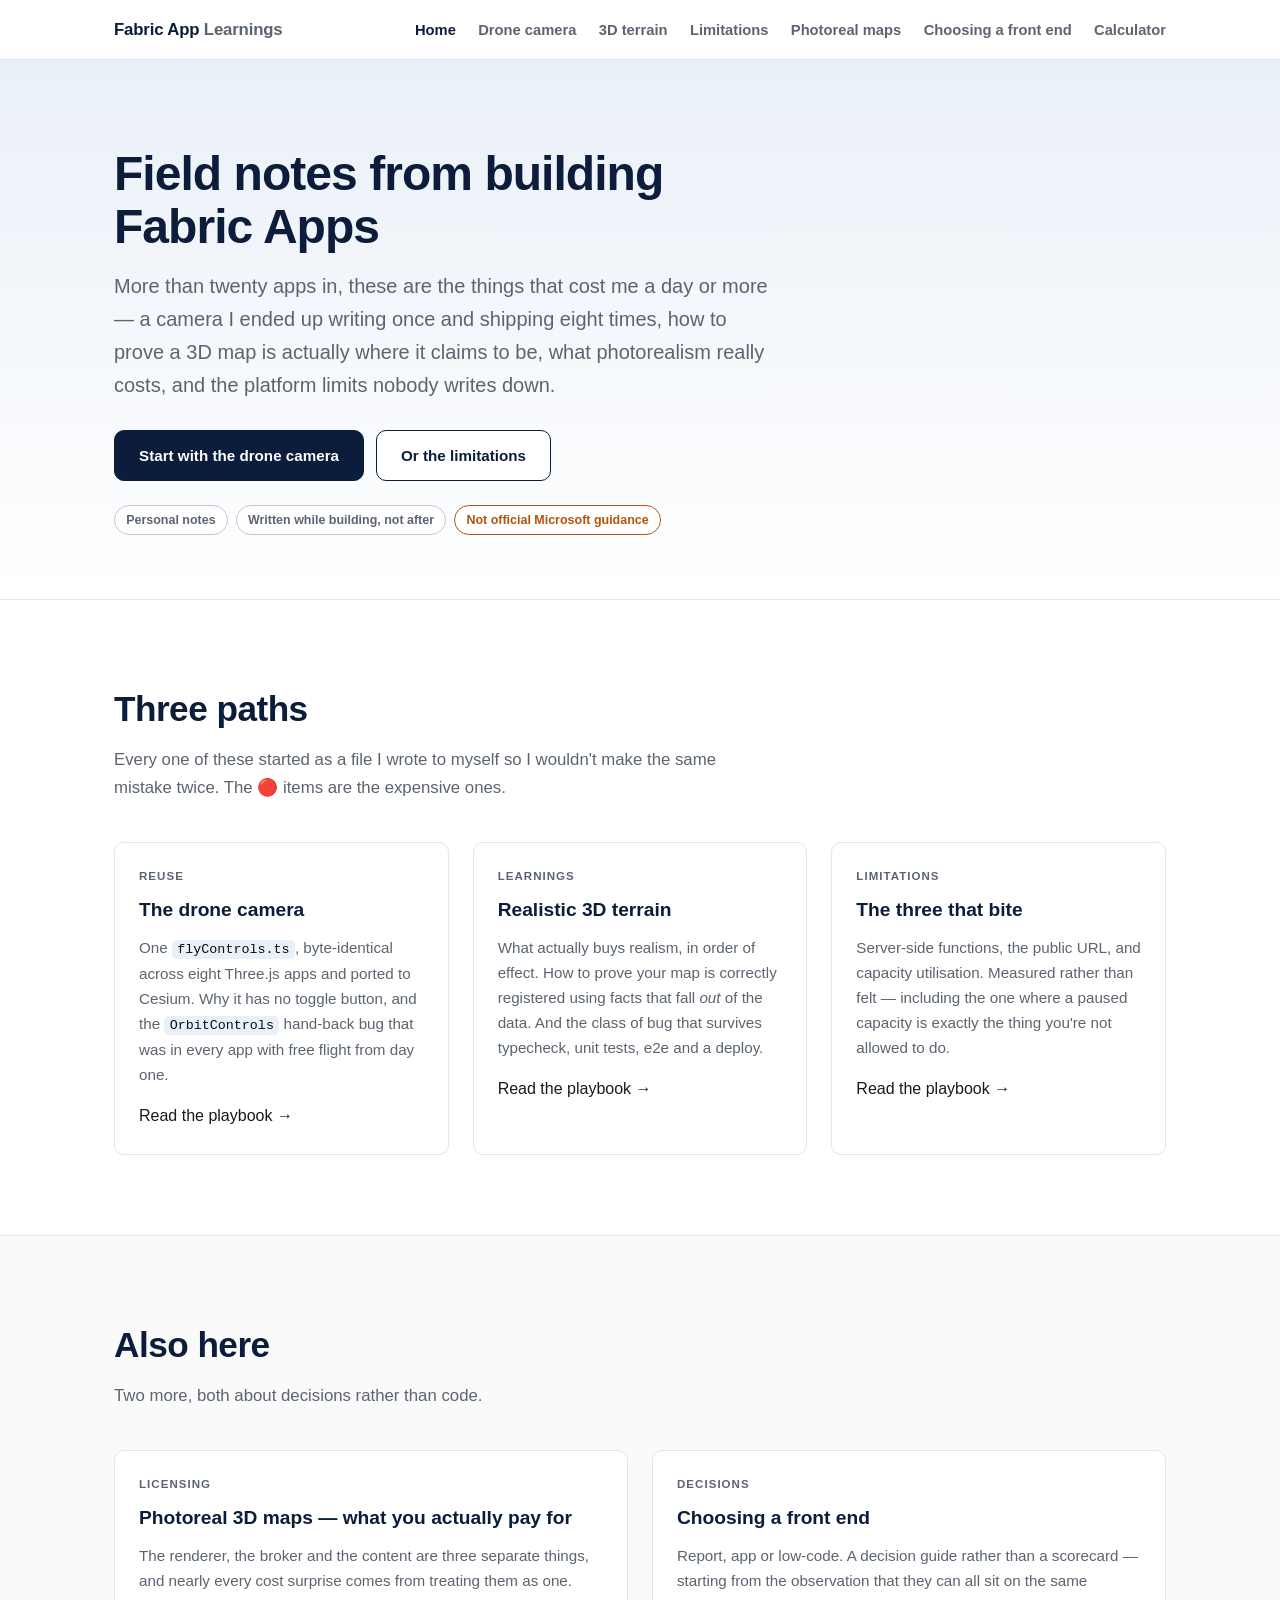
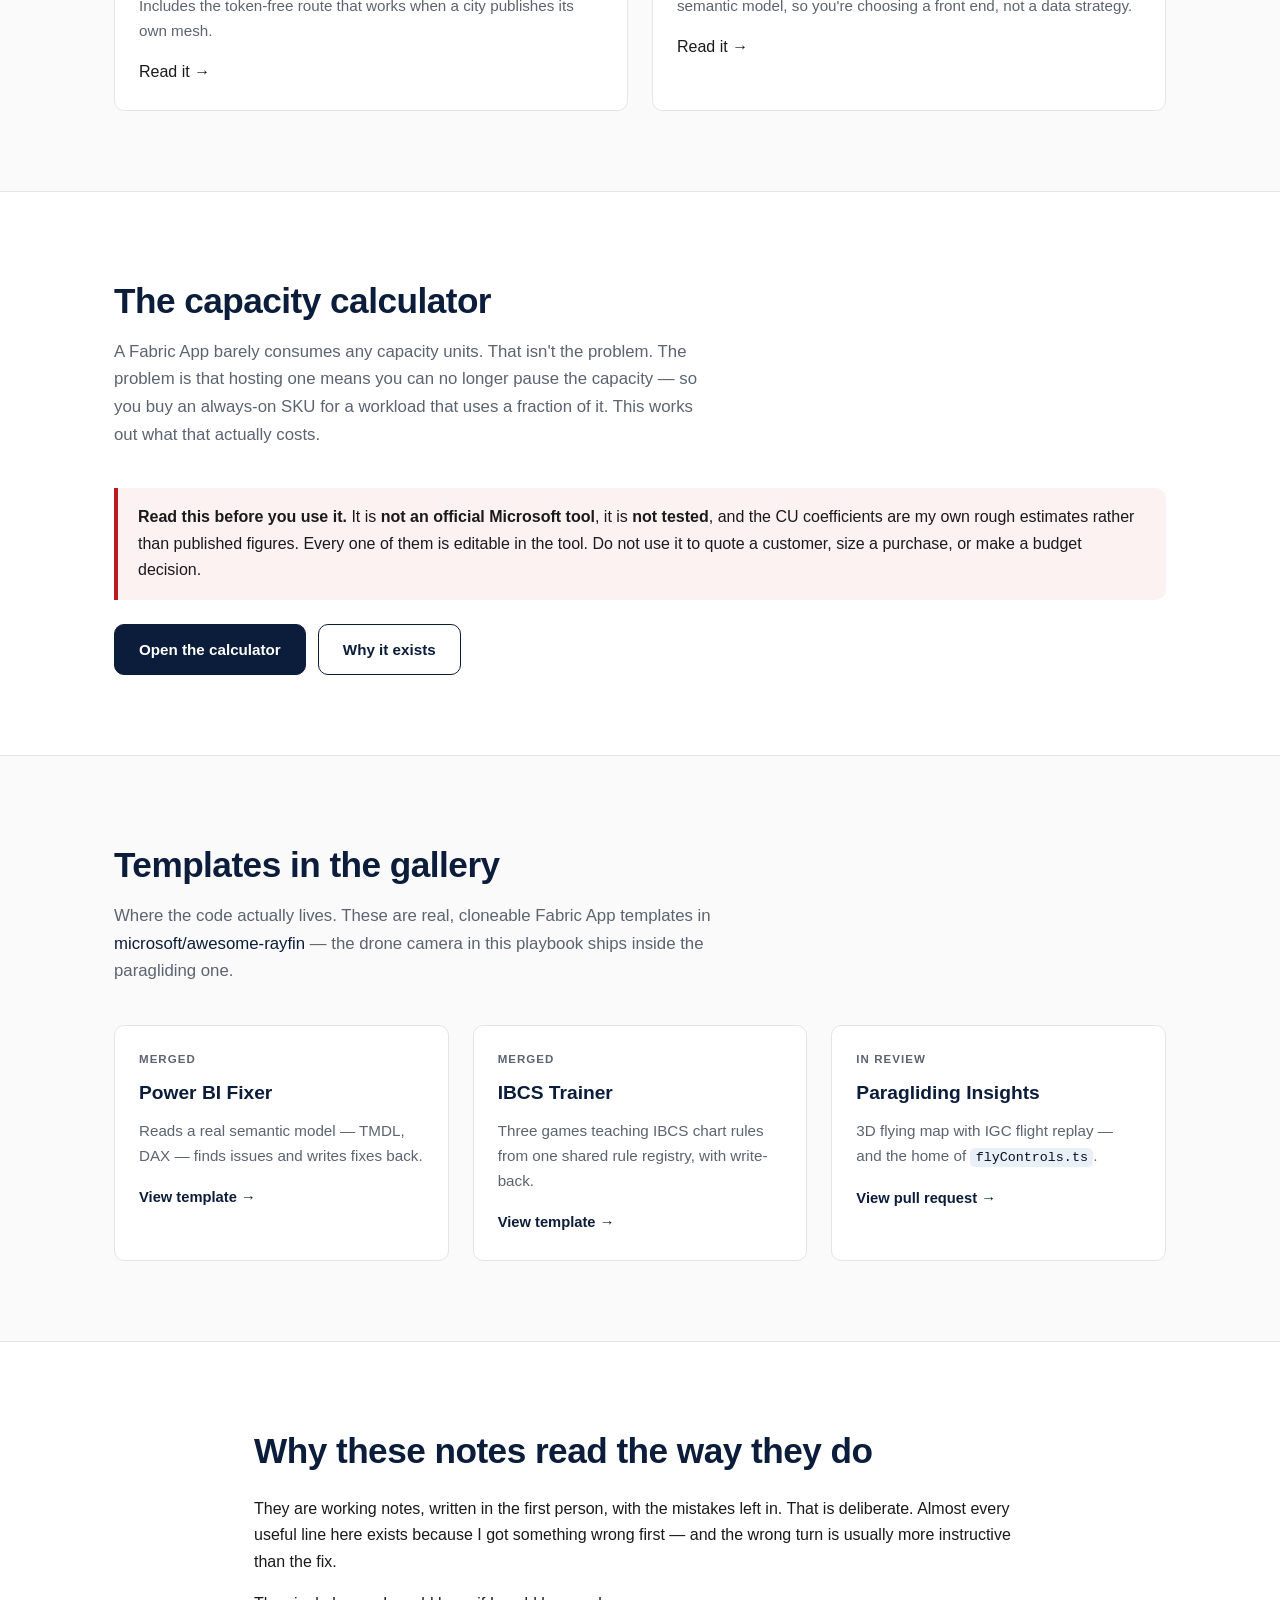
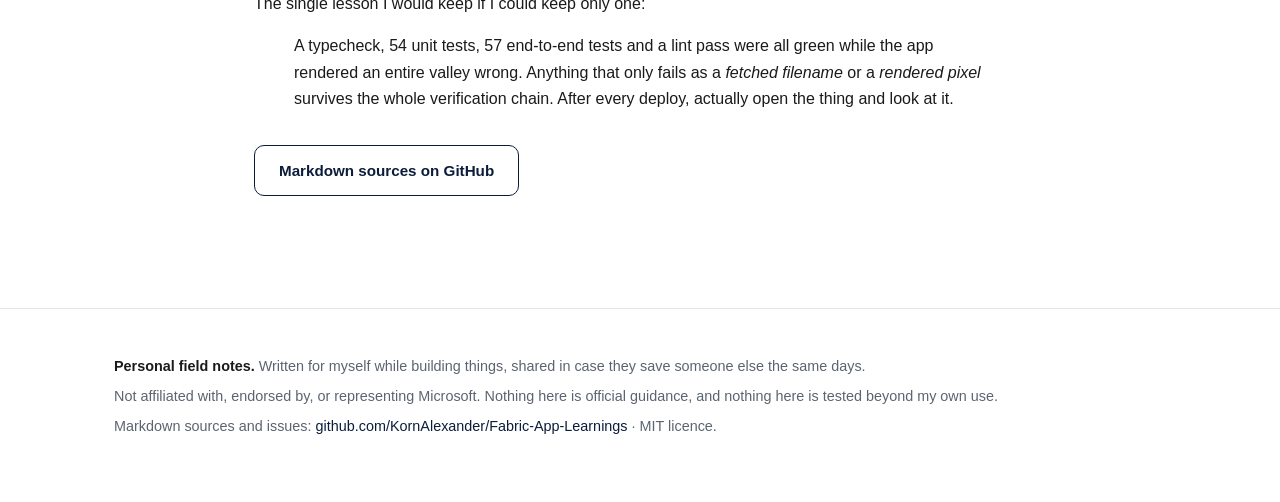
==== docs/index.html @ 187d6c53 "Field notes from building Fabric Apps: five playbooks, capacity calculator, static site" ====
<!doctype html>
<html lang="en">
<head>
<meta charset="utf-8" />
<meta name="viewport" content="width=device-width, initial-scale=1" />
<title>Fabric App Learnings — field notes from building 3D digital twins on Microsoft Fabric</title>
<meta name="description" content="Field notes from building ~20 Fabric Apps: a reusable drone camera, realistic 3D terrain in the browser, photoreal map licensing, and the platform limitations nobody documents." />
<link rel="stylesheet" href="assets/css/style.css" />
</head>
<body>

<nav class="top">
  <div class="wrap">
    <a class="logo" href="index.html">Fabric App <span>Learnings</span></a>
    <div class="links">
        <a href="index.html" class="active">Home</a>
        <a href="drone-camera.html">Drone camera</a>
        <a href="3d-terrain.html">3D terrain</a>
        <a href="limitations.html">Limitations</a>
        <a href="photoreal-maps.html">Photoreal maps</a>
        <a href="choosing.html">Choosing a front end</a>
        <a href="calculator/index.html">Calculator</a>
    </div>
  </div>
</nav>

<header class="hero">
  <div class="wrap">
    <h1>Field notes from building<br />Fabric Apps</h1>
    <p class="sub">
      More than twenty apps in, these are the things that cost me a day or more — a camera I ended up
      writing once and shipping eight times, how to prove a 3D map is actually where it claims to be,
      what photorealism really costs, and the platform limits nobody writes down.
    </p>
    <div class="btn-row">
      <a class="btn btn-primary" href="drone-camera.html">Start with the drone camera</a>
      <a class="btn btn-outline" href="limitations.html">Or the limitations</a>
    </div>
    <div class="badges">
      <span class="badge">Personal notes</span>
      <span class="badge">Written while building, not after</span>
      <span class="badge warn">Not official Microsoft guidance</span>
    </div>
  </div>
</header>

<section>
  <div class="wrap">
    <h2>Three paths</h2>
    <p class="lead">
      Every one of these started as a file I wrote to myself so I wouldn't make the same mistake
      twice. The 🔴 items are the expensive ones.
    </p>

    <div class="grid c3">
      <a class="card card-link" href="drone-camera.html">
        <div class="kicker">Reuse</div>
        <h3>The drone camera</h3>
        <p>
          One <code>flyControls.ts</code>, byte-identical across eight Three.js apps and ported to
          Cesium. Why it has no toggle button, and the <code>OrbitControls</code> hand-back bug that
          was in every app with free flight from day one.
        </p>
        <span class="more">Read the playbook →</span>
      </a>

      <a class="card card-link" href="3d-terrain.html">
        <div class="kicker">Learnings</div>
        <h3>Realistic 3D terrain</h3>
        <p>
          What actually buys realism, in order of effect. How to prove your map is correctly
          registered using facts that fall <em>out</em> of the data. And the class of bug that
          survives typecheck, unit tests, e2e and a deploy.
        </p>
        <span class="more">Read the playbook →</span>
      </a>

      <a class="card card-link" href="limitations.html">
        <div class="kicker">Limitations</div>
        <h3>The three that bite</h3>
        <p>
          Server-side functions, the public URL, and capacity utilisation. Measured rather than felt —
          including the one where a paused capacity is exactly the thing you're not allowed to do.
        </p>
        <span class="more">Read the playbook →</span>
      </a>
    </div>
  </div>
</section>

<section class="alt">
  <div class="wrap">
    <h2>Also here</h2>
    <p class="lead">Two more, both about decisions rather than code.</p>

    <div class="grid c2">
      <a class="card card-link" href="photoreal-maps.html">
        <div class="kicker">Licensing</div>
        <h3>Photoreal 3D maps — what you actually pay for</h3>
        <p>
          The renderer, the broker and the content are three separate things, and nearly every cost
          surprise comes from treating them as one. Includes the token-free route that works when a
          city publishes its own mesh.
        </p>
        <span class="more">Read it →</span>
      </a>

      <a class="card card-link" href="choosing.html">
        <div class="kicker">Decisions</div>
        <h3>Choosing a front end</h3>
        <p>
          Report, app or low-code. A decision guide rather than a scorecard — starting from the
          observation that they can all sit on the same semantic model, so you're choosing a front
          end, not a data strategy.
        </p>
        <span class="more">Read it →</span>
      </a>
    </div>
  </div>
</section>

<section>
  <div class="wrap">
    <h2>The capacity calculator</h2>
    <p class="lead">
      A Fabric App barely consumes any capacity units. That isn't the problem. The problem is that
      hosting one means you can no longer pause the capacity — so you buy an always-on SKU for a
      workload that uses a fraction of it. This works out what that actually costs.
    </p>

    <div class="callout danger">
      <p><strong>Read this before you use it.</strong> It is <strong>not an official Microsoft
      tool</strong>, it is <strong>not tested</strong>, and the CU coefficients are my own rough
      estimates rather than published figures. Every one of them is editable in the tool. Do not use
      it to quote a customer, size a purchase, or make a budget decision.</p>
    </div>

    <div class="btn-row">
      <a class="btn btn-primary" href="calculator/index.html">Open the calculator</a>
      <a class="btn btn-outline" href="limitations.html#3-pricing-low-capacity-utilisation-real-and-quantifiable">Why it exists</a>
    </div>
  </div>
</section>

<section class="alt">
  <div class="wrap">
    <h2>Templates in the gallery</h2>
    <p class="lead">
      Where the code actually lives. These are real, cloneable Fabric App templates in
      <a href="https://github.com/microsoft/awesome-rayfin">microsoft/awesome-rayfin</a> — the drone
      camera in this playbook ships inside the paragliding one.
    </p>

    <div class="grid c3">
      <div class="card">
        <div class="kicker">Merged</div>
        <h3>Power BI Fixer</h3>
        <p>Reads a real semantic model — TMDL, DAX — finds issues and writes fixes back.</p>
        <a class="more" href="https://github.com/microsoft/awesome-rayfin/tree/main/templates/pbi-fixer">View template →</a>
      </div>
      <div class="card">
        <div class="kicker">Merged</div>
        <h3>IBCS Trainer</h3>
        <p>Three games teaching IBCS chart rules from one shared rule registry, with write-back.</p>
        <a class="more" href="https://github.com/microsoft/awesome-rayfin/tree/main/templates/ibcs-trainer">View template →</a>
      </div>
      <div class="card">
        <div class="kicker">In review</div>
        <h3>Paragliding Insights</h3>
        <p>3D flying map with IGC flight replay — and the home of <code>flyControls.ts</code>.</p>
        <a class="more" href="https://github.com/microsoft/awesome-rayfin/pull/92">View pull request →</a>
      </div>
    </div>
  </div>
</section>

<section>
  <div class="wrap reading">
    <h2>Why these notes read the way they do</h2>
    <p>
      They are working notes, written in the first person, with the mistakes left in. That is
      deliberate. Almost every useful line here exists because I got something wrong first — and the
      wrong turn is usually more instructive than the fix.
    </p>
    <p>
      The single lesson I would keep if I could keep only one:
    </p>
    <blockquote>
      <p>
        A typecheck, 54 unit tests, 57 end-to-end tests and a lint pass were all green while the app
        rendered an entire valley wrong. Anything that only fails as a <em>fetched filename</em> or a
        <em>rendered pixel</em> survives the whole verification chain. After every deploy, actually
        open the thing and look at it.
      </p>
    </blockquote>
    <div class="btn-row" style="margin-top:2rem">
      <a class="btn btn-outline" href="https://github.com/KornAlexander/Fabric-App-Learnings">Markdown sources on GitHub</a>
    </div>
  </div>
</section>

<footer class="site">
  <div class="wrap">
    <p><strong>Personal field notes.</strong> Written for myself while building things, shared in case
       they save someone else the same days.</p>
    <p>Not affiliated with, endorsed by, or representing Microsoft. Nothing here is official guidance,
       and nothing here is tested beyond my own use.</p>
    <p>Markdown sources and issues:
       <a href="https://github.com/KornAlexander/Fabric-App-Learnings">github.com/KornAlexander/Fabric-App-Learnings</a>
       · MIT licence.</p>
  </div>
</footer>

</body>
</html>
---- docs/assets/css/style.css ----
/* Fabric App Learnings — field notes
   Layout after the Power BI Fixer site; navy accent. Hand-written, no build step. */

:root {
  /* Brand */
  --accent: #0B1D3A;
  --accent-dark: #060f1f;
  --accent-mid: #16355f;
  --accent-light: #eaf0f8;
  --accent-tint: #f4f7fb;

  /* Neutrals */
  --bg: #ffffff;
  --bg-alt: #fafafa;
  --bg-code: #0f1b2d;
  --text: #1a1a1a;
  --text-muted: #5b6470;
  --border: #e5e5e5;
  --border-strong: #c0c7d4;

  /* Status */
  --success: #16a34a;
  --info: #2563eb;
  --warning: #b45309;
  --warning-bg: #fff8ec;
  --danger: #b91c1c;
  --danger-bg: #fdf2f2;

  /* Type */
  --heading-font: 'Segoe UI', -apple-system, BlinkMacSystemFont, sans-serif;
  --body-font: 'Segoe UI', -apple-system, BlinkMacSystemFont, sans-serif;
  --code-font: 'Cascadia Code', 'Fira Code', Consolas, 'Courier New', monospace;

  /* Layout */
  --max-width: 1100px;
  --reading-width: 820px;
  --section-gap: 5rem;
  --radius: 10px;
  --shadow: 0 4px 24px rgba(11, 29, 58, 0.12);
  --shadow-sm: 0 1px 3px rgba(11, 29, 58, 0.08);
}

* { box-sizing: border-box; }

html { scroll-behavior: smooth; }

body {
  margin: 0;
  background: var(--bg);
  color: var(--text);
  font-family: var(--body-font);
  font-size: 16px;
  line-height: 1.65;
  -webkit-font-smoothing: antialiased;
}

.wrap { max-width: var(--max-width); margin: 0 auto; padding: 0 1.5rem; }
.reading { max-width: var(--reading-width); }

a { color: var(--accent); text-decoration: none; }
a:hover { text-decoration: underline; }

/* ---------- nav ---------- */
nav.top {
  position: sticky; top: 0; z-index: 50;
  height: 60px;
  background: rgba(255, 255, 255, 0.88);
  backdrop-filter: blur(10px);
  border-bottom: 1px solid var(--border);
}
nav.top .wrap { display: flex; align-items: center; height: 60px; gap: 1.5rem; }
nav.top .logo {
  font-weight: 800; font-size: 1.05rem; color: var(--accent);
  letter-spacing: -0.01em; white-space: nowrap;
}
nav.top .logo span { color: var(--text-muted); font-weight: 600; }
nav.top .links { margin-left: auto; display: flex; gap: 1.4rem; flex-wrap: wrap; }
nav.top .links a { color: var(--text-muted); font-size: 0.92rem; font-weight: 600; }
nav.top .links a:hover, nav.top .links a.active { color: var(--accent); text-decoration: none; }

/* ---------- hero ---------- */
.hero {
  background: linear-gradient(180deg, var(--accent-light) 0%, #ffffff 100%);
  padding: 5.5rem 0 4rem;
  border-bottom: 1px solid var(--border);
}
.hero h1 {
  font-family: var(--heading-font);
  font-size: 3rem; font-weight: 800; line-height: 1.1;
  letter-spacing: -0.02em; margin: 0 0 1rem;
  color: var(--accent);
}
.hero p.sub {
  font-size: 1.25rem; color: var(--text-muted);
  max-width: 60ch; margin: 0 0 1.75rem;
}
.hero.compact { padding: 3.25rem 0 2.5rem; }
.hero.compact h1 { font-size: 2.2rem; }
.hero.compact p.sub { font-size: 1.05rem; margin-bottom: 1rem; }

.btn-row { display: flex; gap: 0.75rem; flex-wrap: wrap; }
.btn {
  display: inline-block; padding: 0.75rem 1.5rem;
  border-radius: var(--radius); font-weight: 600; font-size: 0.95rem;
  border: 1px solid var(--accent); transition: all 0.15s ease;
}
.btn-primary { background: var(--accent); color: #fff; }
.btn-primary:hover { background: var(--accent-mid); text-decoration: none; }
.btn-outline { background: #fff; color: var(--accent); }
.btn-outline:hover { background: var(--accent-light); text-decoration: none; }

.badges { display: flex; gap: 0.5rem; flex-wrap: wrap; margin-top: 1.5rem; }
.badge {
  font-size: 0.78rem; font-weight: 600; padding: 0.25rem 0.7rem;
  border-radius: 999px; background: #fff;
  border: 1px solid var(--border-strong); color: var(--text-muted);
}
.badge.ok { border-color: var(--success); color: var(--success); }
.badge.warn { border-color: var(--warning); color: var(--warning); }

/* ---------- sections ---------- */
section { padding: var(--section-gap) 0; }
section.alt { background: var(--bg-alt); border-top: 1px solid var(--border); border-bottom: 1px solid var(--border); }
section > .wrap > h2 {
  font-size: 2.2rem; font-weight: 800; letter-spacing: -0.015em;
  margin: 0 0 0.5rem; color: var(--accent);
}
section > .wrap > p.lead { color: var(--text-muted); font-size: 1.05rem; max-width: 65ch; margin: 0 0 2.5rem; }

/* ---------- cards ---------- */
.grid { display: grid; gap: 1.5rem; }
.grid.c3 { grid-template-columns: repeat(auto-fit, minmax(290px, 1fr)); }
.grid.c2 { grid-template-columns: repeat(auto-fit, minmax(340px, 1fr)); }

.card {
  background: #fff; border: 1px solid var(--border);
  border-radius: var(--radius); padding: 1.5rem;
  transition: transform 0.15s ease, box-shadow 0.15s ease, border-color 0.15s ease;
}
.card:hover { transform: translateY(-2px); box-shadow: var(--shadow); border-color: var(--border-strong); }
.card .kicker {
  font-size: 0.72rem; text-transform: uppercase; letter-spacing: 0.09em;
  font-weight: 700; color: var(--text-muted); margin-bottom: 0.5rem;
}
.card h3 { margin: 0 0 0.6rem; font-size: 1.2rem; font-weight: 700; color: var(--accent); }
.card p { margin: 0 0 1rem; color: var(--text-muted); font-size: 0.95rem; }
.card a.more { font-weight: 600; font-size: 0.92rem; }
a.card-link { display: block; color: inherit; }
a.card-link:hover { text-decoration: none; }

/* ---------- callouts ---------- */
.callout {
  border-left: 4px solid var(--accent);
  background: var(--accent-tint);
  padding: 1rem 1.25rem; border-radius: 0 var(--radius) var(--radius) 0;
  margin: 1.5rem 0;
}
.callout.warn { border-left-color: var(--warning); background: var(--warning-bg); }
.callout.danger { border-left-color: var(--danger); background: var(--danger-bg); }
.callout p:first-child { margin-top: 0; }
.callout p:last-child { margin-bottom: 0; }

/* the big one, for the calculator */
.disclaimer {
  border: 3px solid var(--danger);
  background: var(--danger-bg);
  border-radius: var(--radius);
  padding: 1.5rem 1.75rem;
  margin: 0 0 2rem;
}
.disclaimer .headline {
  font-size: 1.45rem; font-weight: 800; color: var(--danger);
  margin: 0 0 0.6rem; line-height: 1.25;
}
.disclaimer p { margin: 0.5rem 0 0; font-size: 1rem; color: #4a1010; }
.disclaimer strong { color: var(--danger); }

/* ---------- long-form article ---------- */
article { font-size: 1rem; }
article h2 {
  font-size: 1.6rem; font-weight: 800; color: var(--accent);
  margin: 2.75rem 0 0.9rem; padding-top: 0.5rem;
  border-top: 1px solid var(--border); letter-spacing: -0.01em;
}
article h2:first-child { border-top: none; margin-top: 0; padding-top: 0; }
article h3 { font-size: 1.2rem; font-weight: 700; margin: 2rem 0 0.6rem; color: var(--accent-mid); }
article h4 { font-size: 1.02rem; font-weight: 700; margin: 1.5rem 0 0.5rem; }
article p { margin: 0 0 1rem; }
article ul, article ol { margin: 0 0 1rem; padding-left: 1.4rem; }
article li { margin-bottom: 0.4rem; }
article blockquote {
  margin: 1.5rem 0; padding: 0.9rem 1.25rem;
  border-left: 4px solid var(--accent); background: var(--accent-tint);
  border-radius: 0 var(--radius) var(--radius) 0; color: var(--text);
}
article blockquote p:first-child { margin-top: 0; }
article blockquote p:last-child { margin-bottom: 0; }
article hr { border: none; border-top: 1px solid var(--border); margin: 2.5rem 0; }

/* ---------- code ---------- */
code {
  font-family: var(--code-font); font-size: 0.88em;
  background: var(--accent-light); color: var(--accent-dark);
  padding: 0.15em 0.4em; border-radius: 5px;
}
pre {
  background: var(--bg-code); color: #e6edf3;
  padding: 1.1rem 1.25rem; border-radius: var(--radius);
  overflow-x: auto; font-size: 0.86rem; line-height: 1.55;
  margin: 1.25rem 0;
}
pre code { background: none; color: inherit; padding: 0; font-size: inherit; }

/* ---------- tables ---------- */
table { width: 100%; border-collapse: collapse; margin: 1.5rem 0; font-size: 0.93rem; }
th, td { text-align: left; padding: 0.6rem 0.8rem; border-bottom: 1px solid var(--border); vertical-align: top; }
thead th { background: var(--accent); color: #fff; font-weight: 600; font-size: 0.85rem; }
thead th:first-child { border-top-left-radius: 8px; }
thead th:last-child { border-top-right-radius: 8px; }
tbody tr:nth-child(even) { background: var(--bg-alt); }

.table-scroll { overflow-x: auto; }

/* ---------- toc ---------- */
.toc {
  background: var(--bg-alt); border: 1px solid var(--border);
  border-radius: var(--radius); padding: 1.1rem 1.4rem; margin: 0 0 2.5rem;
}
.toc strong { display: block; font-size: 0.78rem; text-transform: uppercase; letter-spacing: 0.08em; color: var(--text-muted); margin-bottom: 0.5rem; }
.toc ul { margin: 0; padding-left: 1.1rem; }
.toc li { margin-bottom: 0.25rem; font-size: 0.93rem; }

/* ---------- calculator frame ---------- */
.calc-frame {
  width: 100%; height: 2600px; border: 1px solid var(--border);
  border-radius: var(--radius); background: #fff;
}

/* ---------- footer ---------- */
footer.site {
  border-top: 1px solid var(--border);
  padding: 2.5rem 0 3.5rem; margin-top: 2rem;
  color: var(--text-muted); font-size: 0.9rem;
}
footer.site .wrap > p { margin: 0.4rem 0; }
footer.site strong { color: var(--text); }

.notice-strip {
  background: var(--accent); color: #fff;
  font-size: 0.86rem; padding: 0.55rem 0; text-align: center;
}
.notice-strip a { color: #cfe0f7; text-decoration: underline; }

/* ---------- responsive ---------- */
@media (max-width: 768px) {
  .hero { padding: 3.5rem 0 2.5rem; }
  .hero h1 { font-size: 2rem; }
  .hero p.sub { font-size: 1rem; }
  section { padding: 3rem 0; }
  section > .wrap > h2 { font-size: 1.7rem; }
  nav.top .links { gap: 0.9rem; }
  nav.top .links a { font-size: 0.85rem; }
  .calc-frame { height: 3400px; }
}
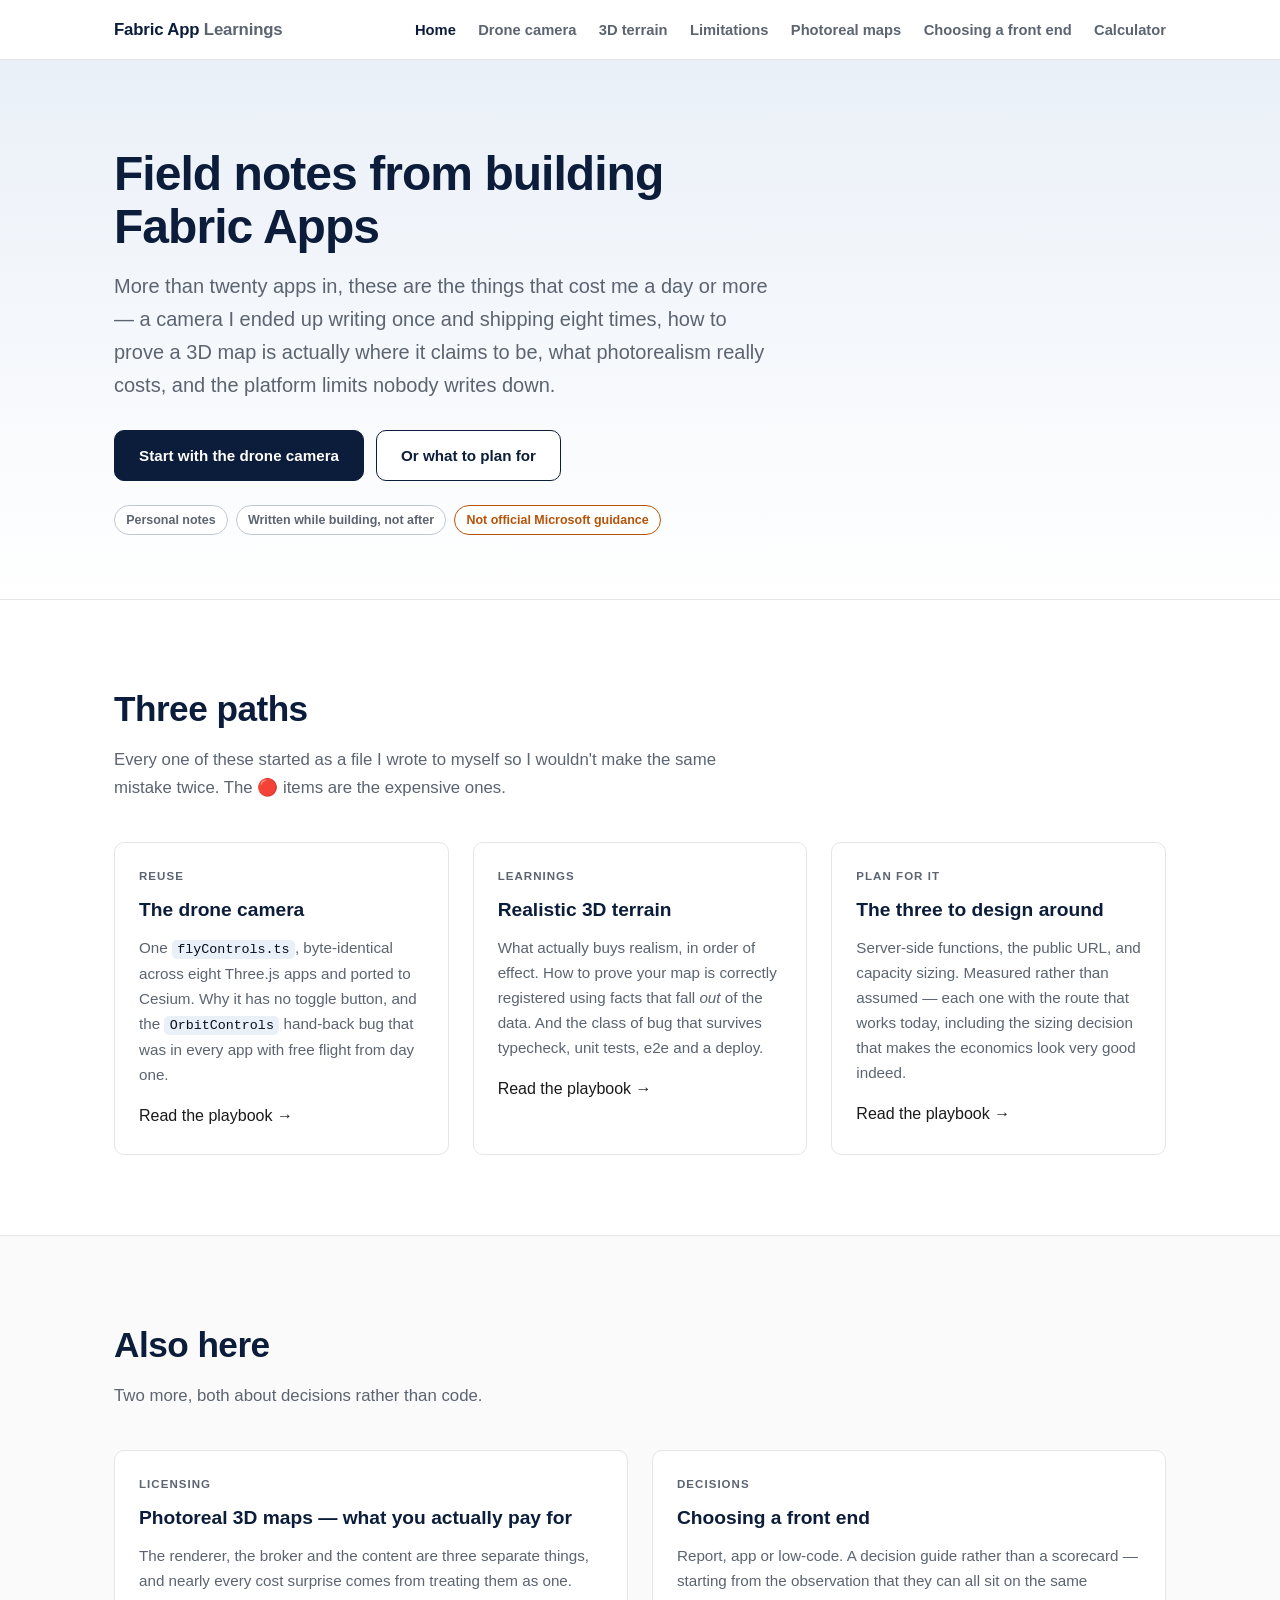
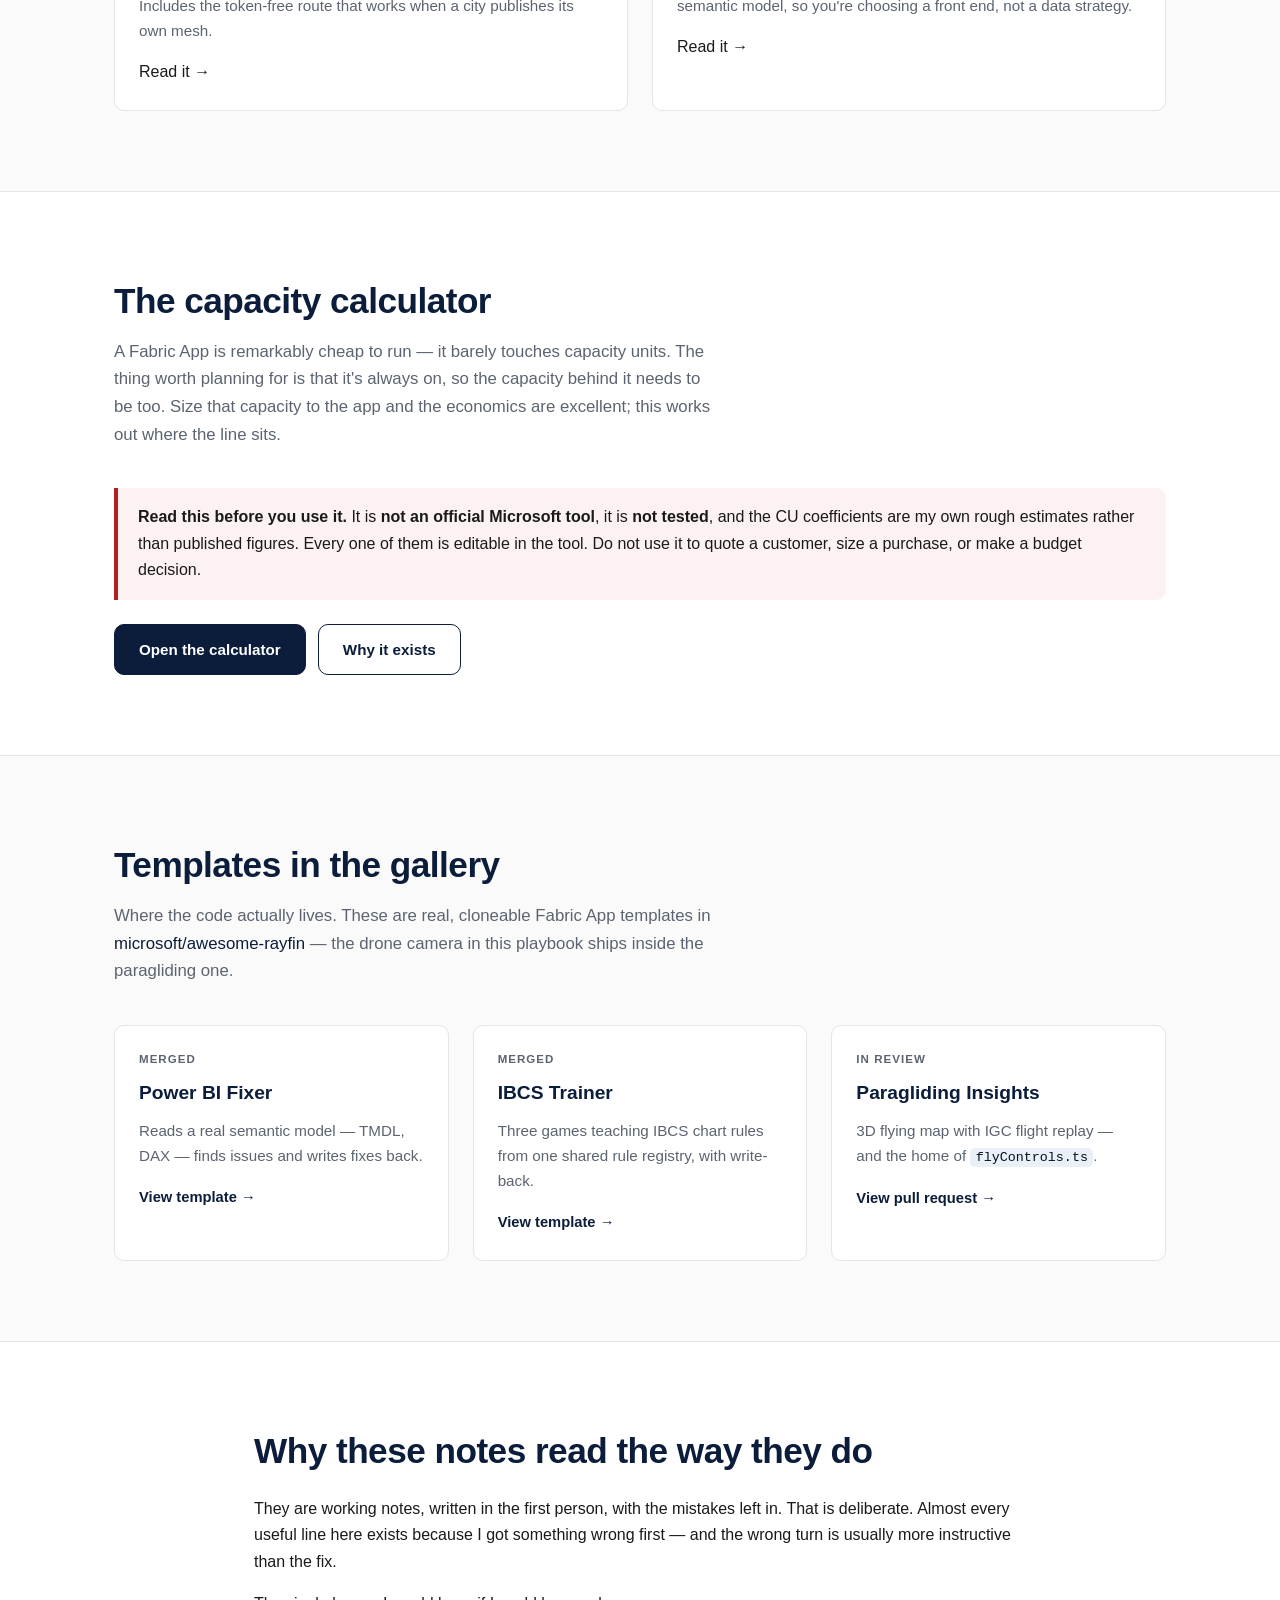
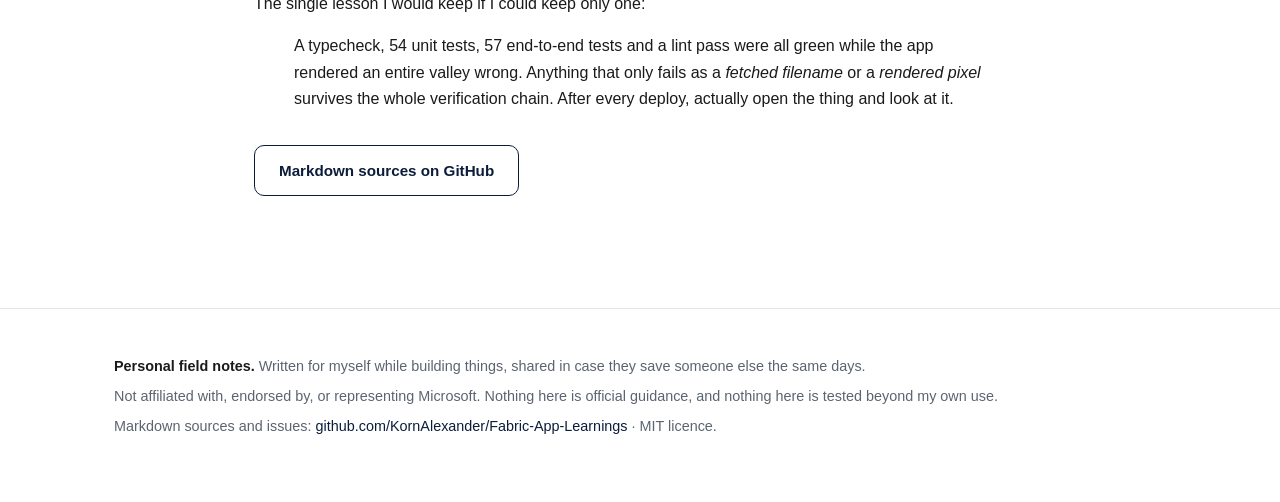
==== commit 99ded604: "Reframe constraints constructively; Rayfin functions are 'not there yet' rather than blocked" ====
--- a/docs/index.html
+++ b/docs/index.html
@@ -34,7 +34,7 @@
     </p>
     <div class="btn-row">
       <a class="btn btn-primary" href="drone-camera.html">Start with the drone camera</a>
-      <a class="btn btn-outline" href="limitations.html">Or the limitations</a>
+      <a class="btn btn-outline" href="limitations.html">Or what to plan for</a>
     </div>
     <div class="badges">
       <span class="badge">Personal notes</span>
@@ -76,11 +76,12 @@
       </a>
 
       <a class="card card-link" href="limitations.html">
-        <div class="kicker">Limitations</div>
-        <h3>The three that bite</h3>
-        <p>
-          Server-side functions, the public URL, and capacity utilisation. Measured rather than felt —
-          including the one where a paused capacity is exactly the thing you're not allowed to do.
+        <div class="kicker">Plan for it</div>
+        <h3>The three to design around</h3>
+        <p>
+          Server-side functions, the public URL, and capacity sizing. Measured rather than assumed —
+          each one with the route that works today, including the sizing decision that makes the
+          economics look very good indeed.
         </p>
         <span class="more">Read the playbook →</span>
       </a>
@@ -123,9 +124,9 @@
   <div class="wrap">
     <h2>The capacity calculator</h2>
     <p class="lead">
-      A Fabric App barely consumes any capacity units. That isn't the problem. The problem is that
-      hosting one means you can no longer pause the capacity — so you buy an always-on SKU for a
-      workload that uses a fraction of it. This works out what that actually costs.
+      A Fabric App is remarkably cheap to run — it barely touches capacity units. The thing worth
+      planning for is that it's always on, so the capacity behind it needs to be too. Size that
+      capacity to the app and the economics are excellent; this works out where the line sits.
     </p>
 
     <div class="callout danger">
@@ -137,7 +138,7 @@
 
     <div class="btn-row">
       <a class="btn btn-primary" href="calculator/index.html">Open the calculator</a>
-      <a class="btn btn-outline" href="limitations.html#3-pricing-low-capacity-utilisation-real-and-quantifiable">Why it exists</a>
+      <a class="btn btn-outline" href="limitations.html#3-pricing-capacity-utilisation-real-and-quantifiable">Why it exists</a>
     </div>
   </div>
 </section>
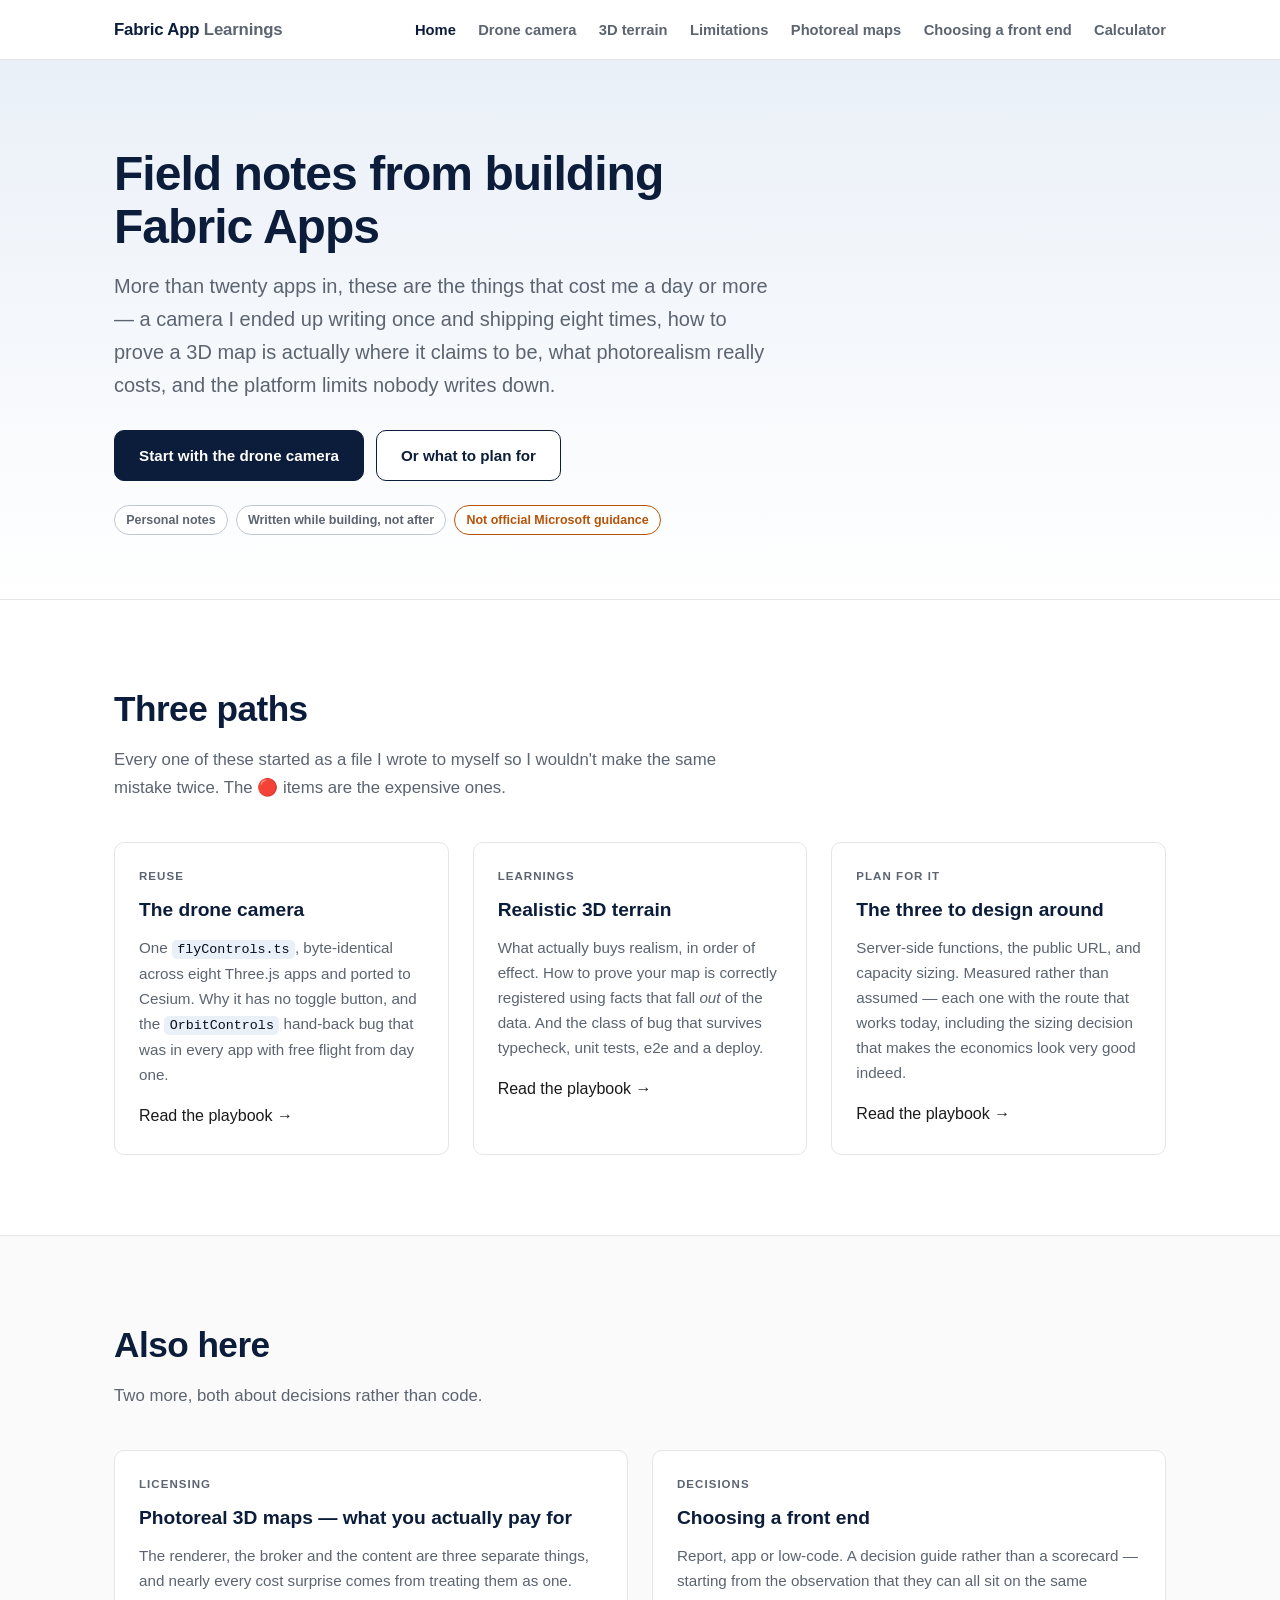
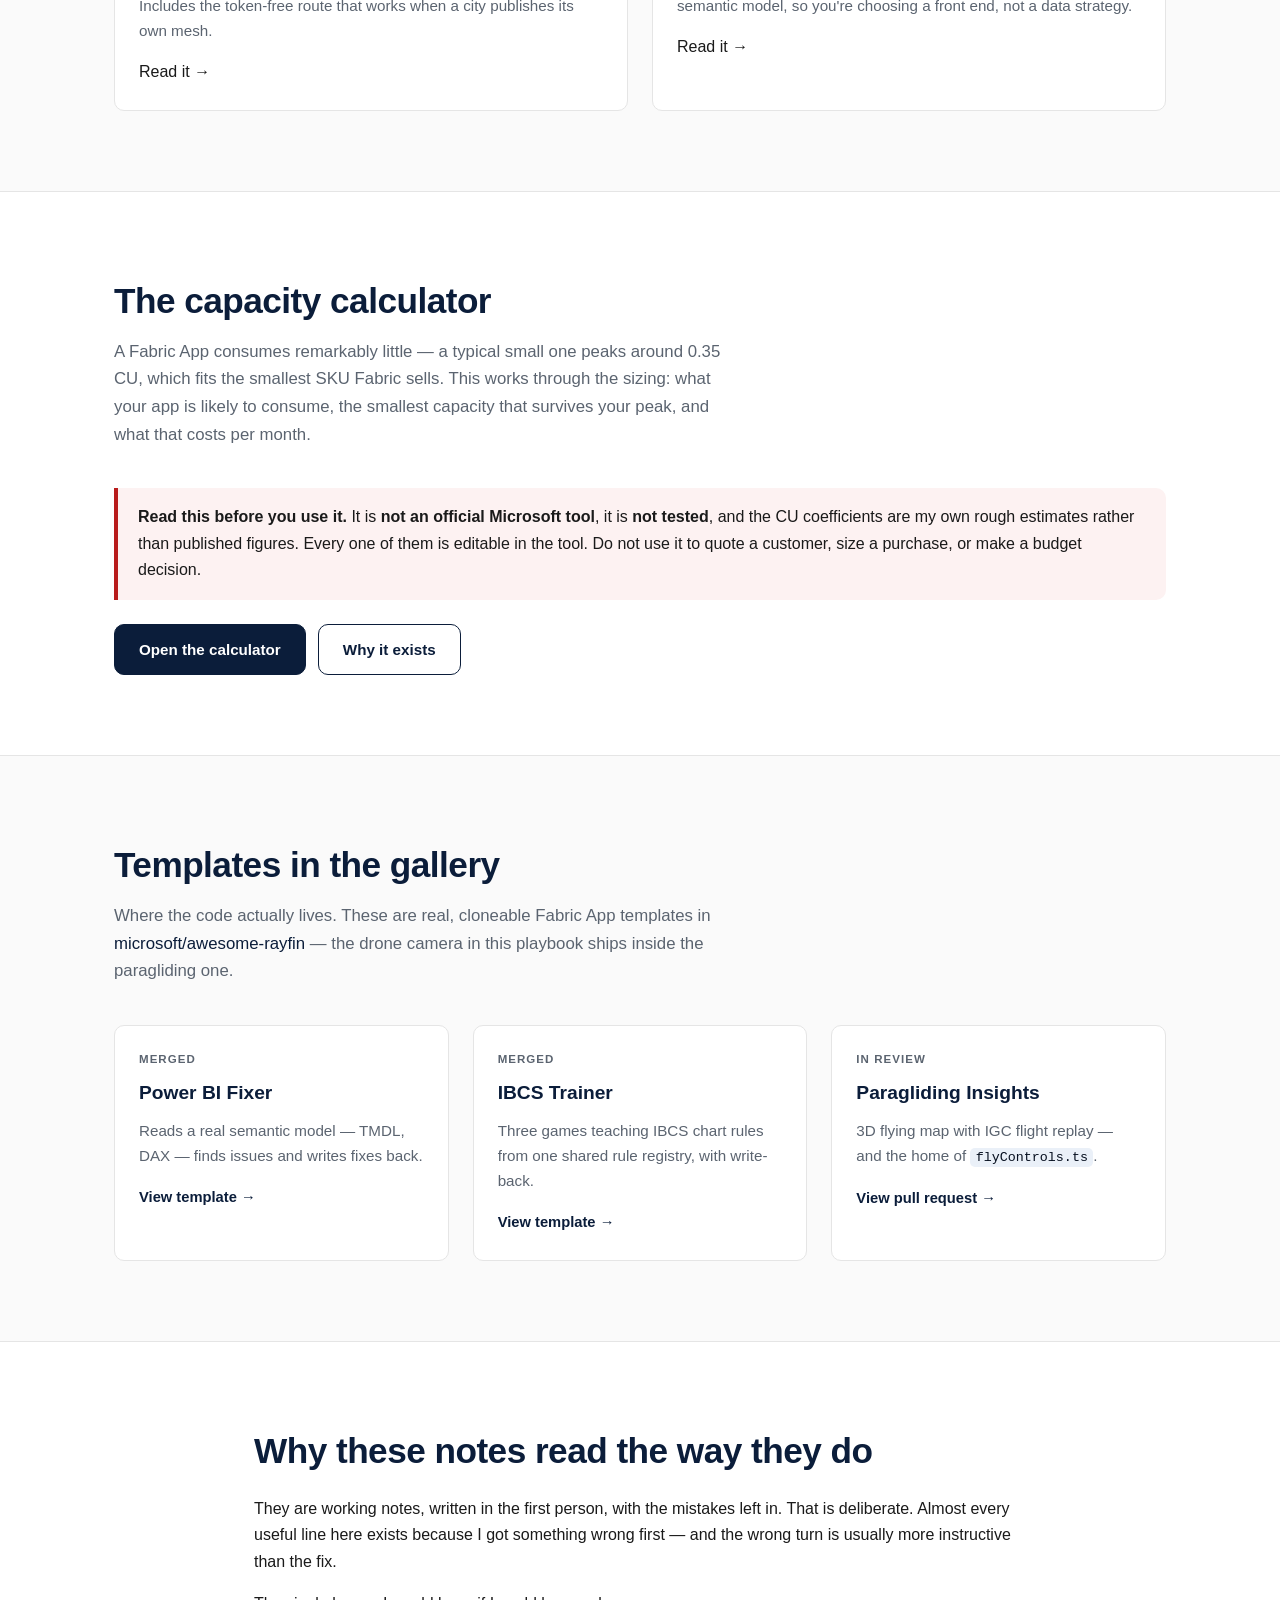
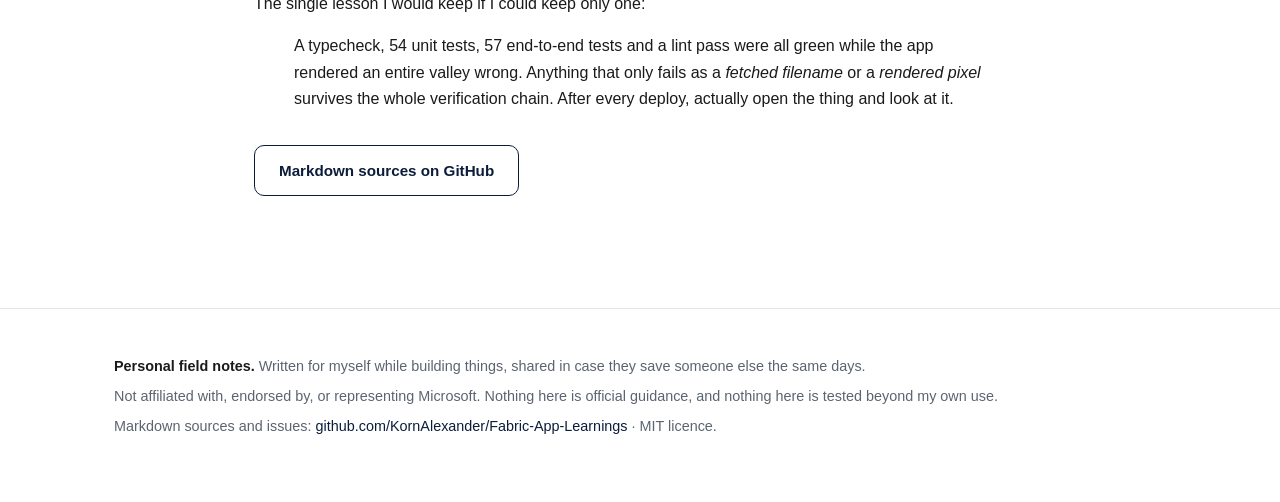
==== commit 6983c878: "Reframe capacity section around sizing; remove the pause narrative from playbook and calculator" ====
--- a/docs/index.html
+++ b/docs/index.html
@@ -124,9 +124,9 @@
   <div class="wrap">
     <h2>The capacity calculator</h2>
     <p class="lead">
-      A Fabric App is remarkably cheap to run — it barely touches capacity units. The thing worth
-      planning for is that it's always on, so the capacity behind it needs to be too. Size that
-      capacity to the app and the economics are excellent; this works out where the line sits.
+      A Fabric App consumes remarkably little — a typical small one peaks around 0.35 CU, which fits
+      the smallest SKU Fabric sells. This works through the sizing: what your app is likely to
+      consume, the smallest capacity that survives your peak, and what that costs per month.
     </p>
 
     <div class="callout danger">
@@ -138,7 +138,7 @@
 
     <div class="btn-row">
       <a class="btn btn-primary" href="calculator/index.html">Open the calculator</a>
-      <a class="btn btn-outline" href="limitations.html#3-pricing-capacity-utilisation-real-and-quantifiable">Why it exists</a>
+      <a class="btn btn-outline" href="limitations.html#3-capacity-sizing-worth-doing-once-properly">Why it exists</a>
     </div>
   </div>
 </section>
